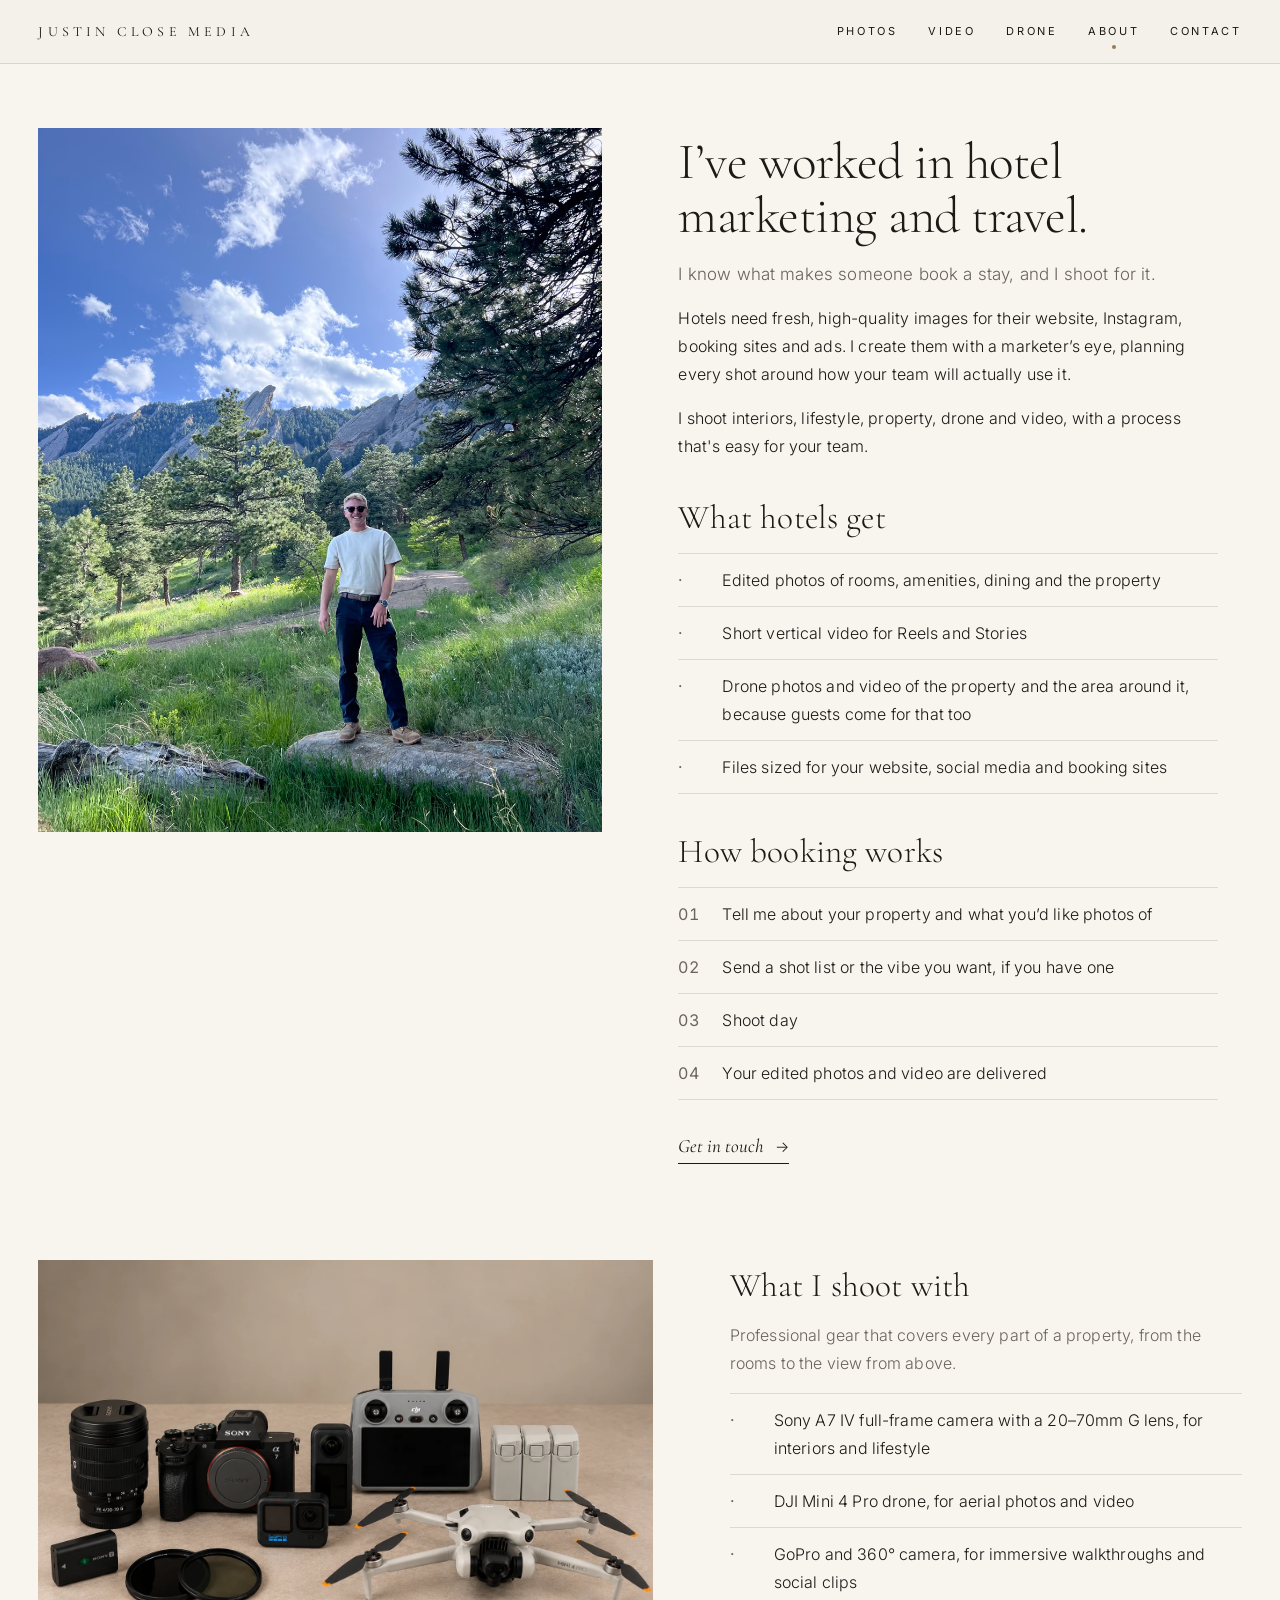
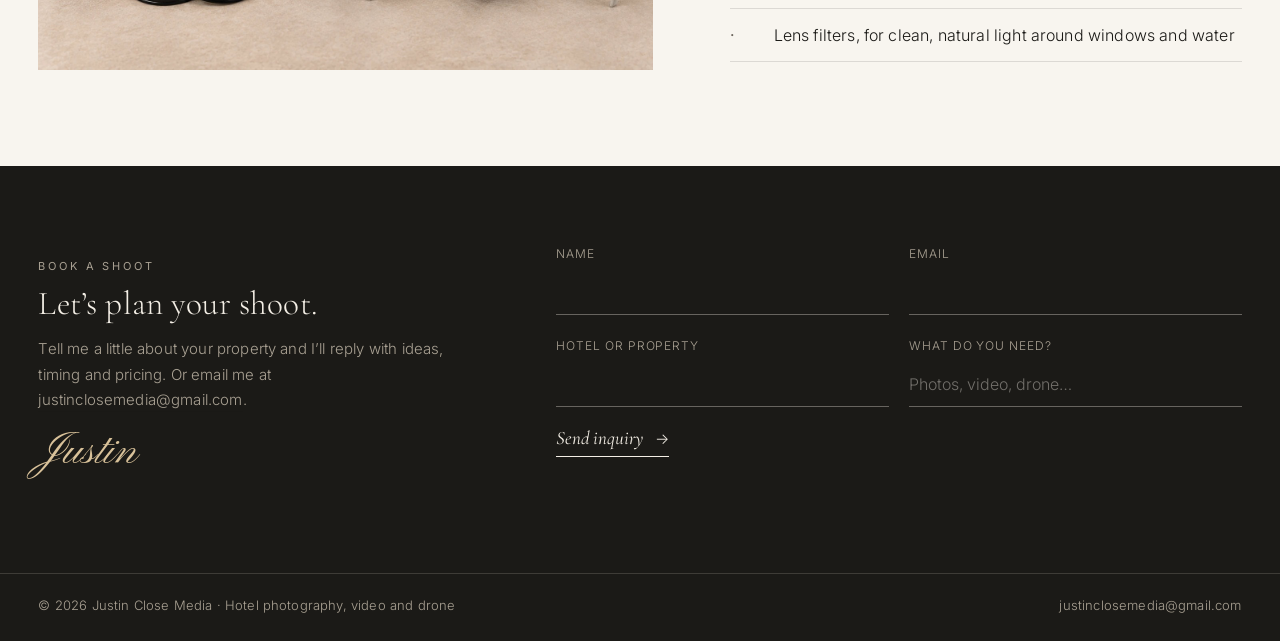
==== site/about.html @ 53a82e84 "Remove 'Lunch with a view' video at Justin's request Removed the beachside lunch clip and its cover " ====
<!doctype html>
<html lang="en">
<head>
  <meta charset="utf-8">
  <meta name="viewport" content="width=device-width, initial-scale=1">
  <title>About | Justin Close Media</title>
  <meta name="description" content="Justin Close has worked in hotel marketing and travel and creates photo, video and drone content for hotels and resorts.">
  <meta property="og:title" content="About | Justin Close Media">
  <meta property="og:description" content="Justin Close has worked in hotel marketing and travel and creates photo, video and drone content for hotels and resorts.">
  <meta property="og:type" content="website">
  <meta property="og:url" content="https://justinclosemedia.com/about.html">
  <meta property="og:image" content="https://justinclosemedia.com/images/portfolio/coastline-resort-aerial.jpg">
  <meta name="twitter:card" content="summary_large_image">
  <link rel="icon" href="favicon.svg" type="image/svg+xml">
  <link rel="preconnect" href="https://fonts.googleapis.com">
  <link rel="preconnect" href="https://fonts.gstatic.com" crossorigin>
  <link href="https://fonts.googleapis.com/css2?family=Cormorant+Garamond:ital,wght@0,300;0,400;1,300;1,400&family=Inter:wght@300;400;500&family=Pinyon+Script&display=swap" rel="stylesheet">
  <link rel="stylesheet" href="css/styles.css?v=a2a2a90e">
  <!-- HubSpot tracking code (visits, UTM campaigns). Visit any page with ?notrack=1 to stop
       tracking your own visits in that browser; ?notrack=0 turns it back on. -->
  <script>(function(){try{var q=location.search;if(/[?&]notrack=1/.test(q))localStorage.setItem('jcm-notrack','1');if(/[?&]notrack=0/.test(q))localStorage.removeItem('jcm-notrack');if(localStorage.getItem('jcm-notrack'))return;}catch(e){}var s=document.createElement('script');s.id='hs-script-loader';s.async=true;s.defer=true;s.src='//js-na2.hs-scripts.com/247843142.js';document.head.appendChild(s);})();</script>
</head>
<body data-page="about">
  <a class="skip" href="#main">Skip to content</a>
  <header class="bar">
    <div class="wrap">
      <a class="logo" href="index.html">Justin Close Media</a>
      <button class="menu-btn" aria-expanded="false" aria-controls="nav">Menu</button>
      <nav class="nav" id="nav" aria-label="Main">
        <a href="photos.html" data-nav="photos">Photos</a>
        <a href="video.html" data-nav="video">Video</a>
        <a href="drone.html" data-nav="drone">Drone</a>
        <a href="about.html" data-nav="about">About</a>
        <a href="contact.html" data-nav="contact">Contact</a>
      </nav>
    </div>
  </header>
  <main id="main">
    <section class="wrap about">
      <div class="about__photo"><img src="images/about/justin-portrait.jpg" alt="Justin Close standing on a mountain trail"></div>
      <div class="about__text">
        <h1 class="display">I’ve worked in hotel marketing and travel.</h1>
        <p class="lead">I know what makes someone book a stay, and I shoot for it.</p>
        <p>Hotels need fresh, high-quality images for their website, Instagram, booking sites and ads. I create them with a marketer’s eye, planning every shot around how your team will actually use it.</p>
        <p>I shoot interiors, lifestyle, property, drone and video, with a process that's easy for your team.</p>

        <h2 class="h2">What hotels get</h2>
        <ul class="list">
          <li><b>·</b>Edited photos of rooms, amenities, dining and the property</li>
          <li><b>·</b>Short vertical video for Reels and Stories</li>
          <li><b>·</b>Drone photos and video of the property and the area around it, because guests come for that too</li>
          <li><b>·</b>Files sized for your website, social media and booking sites</li>
        </ul>

        <h2 class="h2">How booking works</h2>
        <ul class="list">
          <li><b class="num">01</b>Tell me about your property and what you’d like photos of</li>
          <li><b class="num">02</b>Send a shot list or the vibe you want, if you have one</li>
          <li><b class="num">03</b>Shoot day</li>
          <li><b class="num">04</b>Your edited photos and video are delivered</li>
        </ul>
        <p style="margin-top:32px"><a class="btn" href="contact.html">Get in touch</a></p>
      </div>
    </section>

    <section class="wrap gear">
      <div class="gear__photo"><img src="images/about/camera-gear.jpg" alt="Justin's camera gear: Sony mirrorless camera and zoom lens, DJI Mini 4 Pro drone with controller and batteries, GoPro, 360 camera and lens filters" loading="lazy"></div>
      <div class="gear__text">
        <h2 class="h2">What I shoot with</h2>
        <p style="color:var(--muted)">Professional gear that covers every part of a property, from the rooms to the view from above.</p>
        <ul class="list">
          <li><b>·</b>Sony A7 IV full-frame camera with a 20–70mm G lens, for interiors and lifestyle</li>
          <li><b>·</b>DJI Mini 4 Pro drone, for aerial photos and video</li>
          <li><b>·</b>GoPro and 360° camera, for immersive walkthroughs and social clips</li>
          <li><b>·</b>Lens filters, for clean, natural light around windows and water</li>
        </ul>
      </div>
    </section>
  </main>
  <section class="dark">
    <div class="wrap cta">
      <div>
        <p class="meta">Book a shoot</p>
        <h2 class="h2">Let’s plan your shoot.</h2>
        <p class="lead">Tell me a little about your property and I’ll reply with ideas, timing and pricing. Or email me at <a class="link" href="mailto:justinclosemedia@gmail.com">justinclosemedia@gmail.com</a>.</p>
        <p class="signature" aria-hidden="true">Justin</p>
      </div>
      <form class="quick" data-inquiry novalidate>
        <div class="field"><label for="q-name">Name</label><input id="q-name" name="name" autocomplete="name" required></div>
        <div class="field"><label for="q-email">Email</label><input id="q-email" name="email" type="email" autocomplete="email" required></div>
        <div class="field"><label for="q-property">Hotel or property</label><input id="q-property" name="property" autocomplete="organization"></div>
        <div class="field"><label for="q-message">What do you need?</label><input id="q-message" name="message" placeholder="Photos, video, drone…"></div>
        <button class="btn" type="submit">Send inquiry</button>
        <p class="status" role="status"></p>
      </form>
    </div>
    <footer class="footer">
      <div class="wrap">
        <span>© <span data-year></span> Justin Close Media · Hotel photography, video and drone</span>
        <a href="mailto:justinclosemedia@gmail.com">justinclosemedia@gmail.com</a>
      </div>
    </footer>
  </section>
  
  <script src="js/config.js?v=a2a2a90e"></script>
  <script src="js/photos.js?v=a2a2a90e"></script>
  <script src="js/main.js?v=a2a2a90e"></script>
</body>
</html>
---- site/css/styles.css ----
/* ==========================================================================
   Justin Close Media
   Compact, multi-page portfolio. See research/design-spec.md for the rules.
   ========================================================================== */

:root {
  --bone: #F8F5EF;       /* page background: warm cream */
  --paper: #EFE9DF;      /* alternate background */
  --ink: #1B1A17;        /* text, dark background */
  --ivory: #F3EEE5;      /* text on dark */
  --muted: #6A645B;      /* secondary text on light (5:1) */
  --muted-dark: #A9A193; /* secondary text on dark */
  --champagne: #9A7B4F;  /* antique brass: the one accent (dots, lines) */
  --line: rgba(23, 22, 20, 0.12);
  --line-dark: rgba(239, 233, 223, 0.16);

  --serif: 'Cormorant Garamond', 'Times New Roman', serif;
  --sans: 'Inter', system-ui, -apple-system, sans-serif;
  --script: 'Pinyon Script', 'Snell Roundhand', cursive;

  --gutter: clamp(16px, 3vw, 40px);
  --max: 1320px;
  --bar: 64px;
  --ease: cubic-bezier(0.22, 1, 0.36, 1);
}

@media (prefers-reduced-motion: no-preference) {
  @view-transition { navigation: auto; }
  ::view-transition-old(root) { animation: 250ms var(--ease) both fade-out; }
  ::view-transition-new(root) { animation: 400ms var(--ease) both fade-in-up; }
}
@keyframes fade-out { to { opacity: 0; } }
@keyframes fade-in-up { from { opacity: 0; transform: translateY(8px); } }

*, *::before, *::after { box-sizing: border-box; }
html { -webkit-text-size-adjust: 100%; scroll-behavior: smooth; }
body {
  margin: 0;
  background: var(--bone);
  color: var(--ink);
  font: 300 16px/1.75 var(--sans);
  letter-spacing: 0.01em;
  -webkit-font-smoothing: antialiased;
}
img, video { display: block; max-width: 100%; }
a { color: inherit; text-decoration: none; }
button { font: inherit; color: inherit; background: none; border: 0; padding: 0; cursor: pointer; }
::selection { background: var(--champagne); color: #fff; }
:focus-visible { outline: 2px solid var(--ink); outline-offset: 3px; }
.dark :focus-visible, .viewer :focus-visible { outline-color: var(--ivory); }

/* ---------- Type ---------- */

.display { font: 300 clamp(32px, 4vw, 56px)/1.05 var(--serif); letter-spacing: -0.01em; margin: 0; }
.display em, .h2 em { font-style: italic; }
.h2 { font: 300 clamp(26px, 2.6vw, 40px)/1.1 var(--serif); margin: 0; }
.meta { font: 400 11px/1.4 var(--sans); letter-spacing: 0.26em; text-transform: uppercase; color: var(--muted); }
.lead { font-size: 17px; line-height: 1.7; color: var(--muted); max-width: 560px; margin: 14px 0 0; }
.num { font-variant-numeric: tabular-nums; }

/* ---------- Layout ---------- */

.wrap { width: 100%; max-width: calc(var(--max) + 2 * var(--gutter)); margin: 0 auto; padding: 0 var(--gutter); }
main { padding-top: var(--bar); }
.section { padding-top: clamp(48px, 7vw, 96px); padding-bottom: clamp(48px, 7vw, 96px); }
.page-head { display: flex; justify-content: space-between; align-items: flex-end; gap: 24px; flex-wrap: wrap; padding-top: clamp(32px, 5vw, 64px); padding-bottom: 32px; }

/* ---------- Header ---------- */

.bar {
  position: fixed; inset: 0 0 auto 0; z-index: 50; height: var(--bar);
  background: rgba(243, 240, 234, 0.92); backdrop-filter: blur(10px); -webkit-backdrop-filter: blur(10px);
  border-bottom: 1px solid var(--line);
}
.bar .wrap { height: 100%; display: flex; align-items: center; justify-content: space-between; gap: 24px; }
.logo { font: 400 14px/1 var(--serif); letter-spacing: 0.3em; text-transform: uppercase; white-space: nowrap; }
.nav { display: flex; align-items: center; gap: clamp(16px, 2.4vw, 36px); font: 400 11px/1 var(--sans); letter-spacing: 0.24em; text-transform: uppercase; }
.nav a { position: relative; padding: 6px 0; }
.nav a:not(.btn)::after {
  content: ''; position: absolute; left: 50%; bottom: -6px; width: 4px; height: 4px; margin-left: -2px;
  border-radius: 50%; background: var(--champagne); opacity: 0; transition: opacity 200ms;
}
.nav a[aria-current="page"]::after, .nav a:not(.btn):hover::after { opacity: 1; }
.menu-btn { display: none; font-size: 14px; }

@media (max-width: 820px) {
  .menu-btn { display: block; }
  .nav {
    position: fixed; inset: var(--bar) 0 auto 0; flex-direction: column; align-items: flex-start; gap: 4px;
    padding: 24px var(--gutter) 32px; background: var(--bone); border-bottom: 1px solid var(--line);
    opacity: 0; visibility: hidden; transform: translateY(-8px);
    transition: opacity 250ms var(--ease), transform 250ms var(--ease), visibility 250ms;
  }
  .nav a:not(.btn) { font: 300 32px/1.3 var(--serif); }
  .nav a::after { display: none; }
  .nav .btn { margin-top: 16px; }
  .bar.open .nav { opacity: 1; visibility: visible; transform: none; }
}

/* ---------- Buttons: editorial text links (italic serif, hairline, sliding arrow) ---------- */

.btn {
  display: inline-flex; align-items: baseline; gap: 12px;
  padding: 0 0 6px; border: 0; border-bottom: 1px solid currentColor; border-radius: 0;
  background: none; color: var(--ink);
  font: italic 400 19px/1.2 var(--serif); letter-spacing: 0; text-transform: none;
  transition: color 250ms, border-color 250ms;
}
.btn::after { content: '→'; font: 300 15px/1 var(--sans); font-style: normal; transition: transform 350ms var(--ease); }
.btn:hover { color: var(--champagne); }
.btn:hover::after { transform: translateX(6px); }
.btn--light, .dark .btn { color: var(--ivory); }
.btn--light:hover, .dark .btn:hover { color: #E3CFA6; }
.hero .btn { font-size: 21px; }
.link { border-bottom: 1px solid var(--line); padding-bottom: 2px; transition: border-color 200ms; }
.link:hover { border-color: var(--champagne); }

/* ---------- Home: full-screen hero (photo now, video later) ---------- */

.hero { position: relative; height: calc(100vh - var(--bar)); height: calc(100svh - var(--bar)); min-height: 520px; overflow: hidden; background: var(--ink); color: #fff; }
.hero__media, .hero__media img, .hero__media video { position: absolute; inset: 0; width: 100%; height: 100%; object-fit: cover; }
.hero__media img, .hero__media video { animation: hero-in 2.4s var(--ease) both; }
@keyframes hero-in { from { transform: scale(1.06); opacity: 0.6; } }
.hero::after { content: ''; position: absolute; inset: 0; background: linear-gradient(180deg, rgba(0,0,0,0.35) 0%, rgba(0,0,0,0.1) 35%, rgba(0,0,0,0.15) 60%, rgba(0,0,0,0.5) 100%); }
.hero__content {
  position: absolute; inset: 0; z-index: 2; display: flex; flex-direction: column; align-items: center; justify-content: center;
  text-align: center; padding: 0 var(--gutter); gap: 22px;
  animation: fade-in-up 1.2s 0.4s var(--ease) both;
}
.hero__content .meta { color: rgba(255,255,255,0.85); }
.hero__content .display { max-width: 900px; font-size: clamp(36px, 5vw, 68px); text-shadow: 0 2px 30px rgba(0,0,0,0.25); }
.hero__down { position: absolute; left: 50%; bottom: 28px; z-index: 2; transform: translateX(-50%); color: #fff; font-size: 18px; opacity: 0.8; }

/* Home: the bar is see-through over the hero, then turns solid */
.bar { transition: background 300ms, color 300ms, border-color 300ms; }

/* ---------- Home: work tiles ---------- */

.tiles { display: grid; grid-template-columns: repeat(6, minmax(0, 1fr)); gap: 12px; }
.tile { position: relative; display: block; }
.tile__media { position: relative; overflow: hidden; aspect-ratio: 4 / 5; background: var(--paper); border-radius: 0; }
.tile__media img, .tile__media video { width: 100%; height: 100%; object-fit: cover; transition: transform 900ms var(--ease); }
.tile:hover .tile__media img, .tile:hover .tile__media video { transform: scale(1.06); }
.tile__label { display: flex; justify-content: space-between; margin-top: 8px; font-size: 13px; }
.tile__label span:last-child { color: var(--muted); transition: transform 200ms; }
.tile:hover .tile__label span:last-child { transform: translateX(3px); color: var(--ink); }
.tile--video video { position: absolute; inset: 0; opacity: 0; transition: opacity 300ms; }
.tile--video:hover video, .tile--video.playing video { opacity: 1; }
@media (max-width: 1000px) { .tiles { grid-template-columns: repeat(3, minmax(0, 1fr)); } }

/* ---------- Home: how it works ---------- */

.how { display: grid; grid-template-columns: 1fr 2fr; gap: clamp(32px, 6vw, 96px); }
.steps { list-style: none; padding: 0; margin: 0; display: grid; grid-template-columns: repeat(2, 1fr); gap: 28px 32px; }
.steps li { border-top: 1px solid var(--line); padding-top: 14px; }
.steps b { display: block; font: 400 20px/1.3 var(--serif); margin: 6px 0 4px; }
.steps p { margin: 0; color: var(--muted); font-size: 15px; }
@media (max-width: 820px) { .how, .steps { grid-template-columns: 1fr; } }

/* ---------- Contact bar / footer ---------- */

.dark { background: var(--ink); color: var(--ivory); }
.dark .meta, .dark .lead, .dark .muted { color: var(--muted-dark); }
.cta { display: grid; grid-template-columns: minmax(0, 0.9fr) minmax(0, 1.4fr); gap: clamp(32px, 6vw, 96px); align-items: end; padding-top: clamp(48px, 6vw, 80px); padding-bottom: clamp(48px, 6vw, 80px); }
.cta .lead { font-size: 15px; }
.quick { display: grid; grid-template-columns: 1fr 1fr; gap: 20px 20px; }
.quick .btn { justify-self: start; }
.dark .field label { color: var(--muted-dark); }
.dark .field input, .dark .field textarea { color: var(--ivory); border-bottom-color: rgba(243, 238, 229, 0.35); }
.dark .field input::placeholder { color: rgba(243, 238, 229, 0.4); }
.dark .field input:focus { border-bottom-color: var(--ivory); }
.dark .status { color: var(--muted-dark); }
@media (max-width: 820px) { .cta, .quick { grid-template-columns: 1fr; } }
.footer { border-top: 1px solid var(--line-dark); }
.footer .wrap { display: flex; justify-content: space-between; gap: 16px; flex-wrap: wrap; padding-top: 20px; padding-bottom: 24px; font-size: 13px; color: var(--muted-dark); }
.footer a:hover { color: var(--ivory); }

/* ---------- Filters ---------- */

.filters { display: flex; flex-wrap: wrap; gap: 6px; }
.filter { padding: 8px 14px; border: 1px solid var(--line); border-radius: 0; font-size: 11px; letter-spacing: 0.14em; text-transform: uppercase; transition: all 200ms; }
.filter sup { font-size: 10px; margin-left: 3px; color: var(--muted); }
.filter:hover { border-color: var(--ink); }
.filter[aria-pressed="true"] { background: var(--ink); color: var(--bone); border-color: var(--ink); }
a.filter { display: inline-block; }
.filter[aria-pressed="true"] sup { color: var(--muted-dark); }

/* ---------- Photos grid ---------- */

.grid { display: grid; grid-template-columns: repeat(4, minmax(0, 1fr)); gap: 10px; padding-bottom: 96px; transition: opacity 200ms; }
.grid.fading { opacity: 0; }
.photo { display: block; width: 100%; cursor: zoom-in; text-align: left; }
.photo__img { position: relative; overflow: hidden; aspect-ratio: 1 / 1; background: var(--paper); }
.photo__img img, .photo__img video { position: absolute; inset: 0; width: 100%; height: 100%; object-fit: cover; transition: transform 900ms var(--ease); }
.photo:hover .photo__img img, .photo:hover .photo__img video { transform: scale(1.06); }
.photo__cap { display: flex; justify-content: space-between; font-size: 12px; color: var(--muted); padding-top: 6px; opacity: 0; transition: opacity 200ms; }
.photo:hover .photo__cap, .photo:focus-visible .photo__cap { opacity: 1; }
@media (max-width: 1000px) { .grid { grid-template-columns: repeat(3, minmax(0, 1fr)); } }
@media (max-width: 620px) { .grid { grid-template-columns: repeat(2, minmax(0, 1fr)); gap: 6px; } }
.photo[hidden] { display: none; }
@media (hover: none) { .photo__cap { opacity: 1; } }

/* Gentle entrance for grids */
.rise { animation: rise 700ms var(--ease) both; animation-delay: calc(var(--i, 0) * 40ms); }
@keyframes rise { from { opacity: 0; transform: translateY(12px); } }

/* ---------- Viewer (photos + video) ---------- */

.viewer {
  position: fixed; inset: 0; z-index: 80; background: rgba(14, 13, 12, 0.97); color: var(--ivory);
  display: grid; grid-template-rows: auto 1fr auto; opacity: 0; visibility: hidden;
  transition: opacity 300ms var(--ease), visibility 300ms;
}
.viewer.open { opacity: 1; visibility: visible; }
.viewer__top, .viewer__bottom { display: flex; justify-content: space-between; align-items: center; gap: 16px; padding: 16px var(--gutter); font-size: 13px; }
.viewer__stage { display: grid; place-items: center; min-height: 0; padding: 0 var(--gutter); }
.viewer__stage img, .viewer__stage video { max-width: min(80vw, 100%); max-height: calc(100svh - 190px); object-fit: contain; border-radius: 0; }
.viewer button:hover { color: var(--champagne); }
.thumbs { display: flex; gap: 6px; overflow-x: auto; scrollbar-width: none; max-width: 60vw; }
.thumbs::-webkit-scrollbar { display: none; }
.thumbs button { flex: none; width: 56px; height: 40px; border-radius: 0; overflow: hidden; opacity: 0.45; transition: opacity 200ms; }
.thumbs button[aria-current="true"], .thumbs button:hover { opacity: 1; outline: 1px solid var(--champagne); }
.thumbs img { width: 100%; height: 100%; object-fit: cover; }
.fly { position: fixed; z-index: 85; object-fit: cover; border-radius: 0; pointer-events: none; }
@media (max-width: 700px) { .thumbs { display: none; } }

/* ---------- Video grid ---------- */

.vgrid { display: grid; grid-template-columns: repeat(5, minmax(0, 1fr)); gap: 12px; padding-bottom: 96px; }
.vgrid .clip--wide { grid-column: span 2; }
.vgrid .clip--wide .clip__media { aspect-ratio: 9 / 8; }
@media (max-width: 1100px) { .vgrid { grid-template-columns: repeat(4, minmax(0, 1fr)); } }
@media (max-width: 860px) { .vgrid { grid-template-columns: repeat(3, minmax(0, 1fr)); } }
.clip { position: relative; display: block; width: 100%; text-align: left; }
.clip__media { position: relative; aspect-ratio: 9 / 16; overflow: hidden; border-radius: 0; background: var(--ink); }
.clip--wide .clip__media { aspect-ratio: 16 / 9; }
.clip__media img, .clip__media video { position: absolute; inset: 0; width: 100%; height: 100%; object-fit: cover; transition: opacity 300ms, transform 900ms var(--ease); }
.clip:hover .clip__media img, .clip:hover .clip__media video { transform: scale(1.05); }
.clip__media video { opacity: 0; transition: opacity 300ms; }
.clip.playing video { opacity: 1; }
.clip__bar { position: absolute; left: 0; bottom: 0; height: 2px; width: 0; background: var(--champagne); z-index: 2; }
.clip__play { position: absolute; left: 12px; bottom: 12px; z-index: 2; width: 32px; height: 32px; border-radius: 50%; display: grid; place-items: center; background: rgba(0,0,0,0.35); color: #fff; font-size: 11px; transition: opacity 200ms; }
.clip.playing .clip__play { opacity: 0; }
.clip__cap { display: flex; justify-content: space-between; font-size: 13px; margin-top: 8px; }
.clip__cap span:last-child { color: var(--muted); }
.feature { margin-bottom: 24px; max-width: 620px; }
@media (max-width: 620px) { .vgrid { grid-template-columns: repeat(2, minmax(0, 1fr)); gap: 8px; } .clip__cap { font-size: 12px; } }

/* ---------- Drone ---------- */

.grid .clip__media { aspect-ratio: 1 / 1; }

/* ---------- About ---------- */

.about { display: grid; grid-template-columns: minmax(0, 1fr) minmax(0, 1fr); gap: clamp(40px, 6vw, 96px); align-items: start; padding-top: clamp(32px, 5vw, 64px); padding-bottom: 96px; }
.about__photo { position: sticky; top: calc(var(--bar) + 32px); aspect-ratio: 4 / 5; max-height: calc(100svh - var(--bar) - 64px); overflow: hidden; background: var(--paper); }
.about__photo img { width: 100%; height: 100%; object-fit: cover; object-position: 50% 55%; transition: transform 900ms var(--ease); }
.about__photo:hover img { transform: scale(1.05); }
.about__text { max-width: 540px; padding-top: 8px; }
.about p { margin: 16px 0 0; }
.about h2 { margin-top: 40px; }
.list { list-style: none; padding: 0; margin: 16px 0 0; border-top: 1px solid var(--line); }
.list li { padding: 12px 0; border-bottom: 1px solid var(--line); display: flex; gap: 16px; }
.list li b { font-weight: 400; min-width: 28px; color: var(--muted); }
@media (max-width: 680px) { .about { grid-template-columns: 1fr; } .about__photo { position: relative; top: 0; max-height: none; max-width: 420px; } }

/* ---------- Contact ---------- */

.contact { display: grid; grid-template-columns: minmax(0, 1fr) minmax(0, 1.2fr); gap: clamp(32px, 6vw, 96px); padding-top: clamp(32px, 5vw, 64px); padding-bottom: 96px; }
.contact__email { display: inline-block; margin-top: 20px; font: 300 clamp(22px, 2.2vw, 30px) var(--serif); border-bottom: 1px solid var(--line); }
.contact__email:hover { border-color: var(--champagne); }
.form { display: grid; grid-template-columns: 1fr 1fr; gap: 22px 20px; }
.field { display: flex; flex-direction: column; gap: 6px; border: 0; padding: 0; margin: 0; }
.field--full { grid-column: 1 / -1; }
.field label, .field legend { font-size: 12px; letter-spacing: 0.08em; text-transform: uppercase; color: var(--muted); }
.field input, .field textarea {
  font: inherit; font-size: 16px; color: var(--ink); background: transparent;
  border: 0; border-bottom: 1px solid rgba(23, 22, 20, 0.35); border-radius: 0; padding: 8px 0; outline: none;
  transition: border-color 200ms;
}
.field input:focus, .field textarea:focus { border-bottom: 2px solid var(--ink); padding-bottom: 7px; }
.field textarea { resize: vertical; min-height: 96px; }
.chips { display: flex; flex-wrap: wrap; gap: 6px; margin-top: 6px; }
.chip { position: relative; }
.chip input { position: absolute; opacity: 0; pointer-events: none; }
.chip span { display: inline-block; padding: 8px 14px; border: 1px solid var(--line); border-radius: 0; font-size: 14px; cursor: pointer; transition: all 200ms; }
.chip input:checked + span { background: var(--ink); color: var(--bone); border-color: var(--ink); }
.chip input:focus-visible + span { outline: 2px solid var(--champagne); outline-offset: 2px; }
.status { grid-column: 1 / -1; min-height: 1.4em; margin: 0; font-size: 14px; color: var(--muted); }
.news { display: flex; gap: 8px; border-bottom: 1px solid rgba(23, 22, 20, 0.35); margin-top: 12px; max-width: 420px; }
.news input { flex: 1; min-width: 0; font: inherit; font-size: 16px; background: transparent; border: 0; outline: none; padding: 10px 0; }
.news button { font-size: 14px; }
@media (max-width: 820px) { .contact, .form { grid-template-columns: 1fr; } }

/* ---------- Utilities ---------- */

.sr-only { position: absolute; width: 1px; height: 1px; overflow: hidden; clip: rect(0 0 0 0); white-space: nowrap; }
.skip { position: absolute; left: -999px; top: 8px; z-index: 200; background: var(--ink); color: var(--ivory); padding: 10px 16px; }
.skip:focus { left: 8px; }

@media (hover: none) { .hint-desktop { display: none; } }

@media (prefers-reduced-motion: reduce) {
  html { scroll-behavior: auto; }
  *, *::before, *::after { animation-duration: 0.01ms !important; transition-duration: 0.01ms !important; }
}

/* ---------- Personal touches ---------- */

.signature { font: 400 clamp(34px, 3.4vw, 46px)/1 var(--script); color: var(--champagne); margin: 18px 0 22px; letter-spacing: 0; }
.dark .signature { color: #D9C29A; }
.note { display: grid; grid-template-columns: minmax(0, 300px) minmax(0, 620px); gap: clamp(32px, 6vw, 88px); align-items: center; }
.note__photo { aspect-ratio: 4 / 5; overflow: hidden; background: var(--paper); }
.note__photo img { width: 100%; height: 100%; object-fit: cover; object-position: 50% 55%; transition: transform 900ms var(--ease); }
.note__photo:hover img { transform: scale(1.05); }
.note__quote { font: italic 400 clamp(22px, 2.2vw, 30px)/1.4 var(--serif); margin: 14px 0 0; color: var(--ink); }
.steps b { font-family: var(--serif); font-weight: 400; font-size: 19px; }
@media (max-width: 820px) { .note { grid-template-columns: 1fr; } .note__photo { max-width: 280px; } }

/* Recent work: tiles slide in from the left when the section comes into view */
.tiles.slide-ready .tile { opacity: 0; transform: translateX(-60px); transition: opacity 800ms var(--ease), transform 900ms var(--ease); transition-delay: calc(var(--i, 0) * 90ms); }
.tiles.slide-ready.in .tile { opacity: 1; transform: none; }
@media (prefers-reduced-motion: reduce) { .tiles.slide-ready .tile { opacity: 1; transform: none; } }

/* About: gear */
.gear { display: grid; grid-template-columns: minmax(0, 1.2fr) minmax(0, 1fr); gap: clamp(32px, 6vw, 96px); align-items: center; padding-bottom: 96px; }
.gear__photo { overflow: hidden; aspect-ratio: 3 / 2; background: var(--paper); }
.gear__photo img { width: 100%; height: 100%; object-fit: cover; transition: transform 900ms var(--ease); }
.gear__photo:hover img { transform: scale(1.05); }
.gear__text .h2 { margin-bottom: 12px; }
@media (max-width: 820px) { .gear { grid-template-columns: 1fr; } }
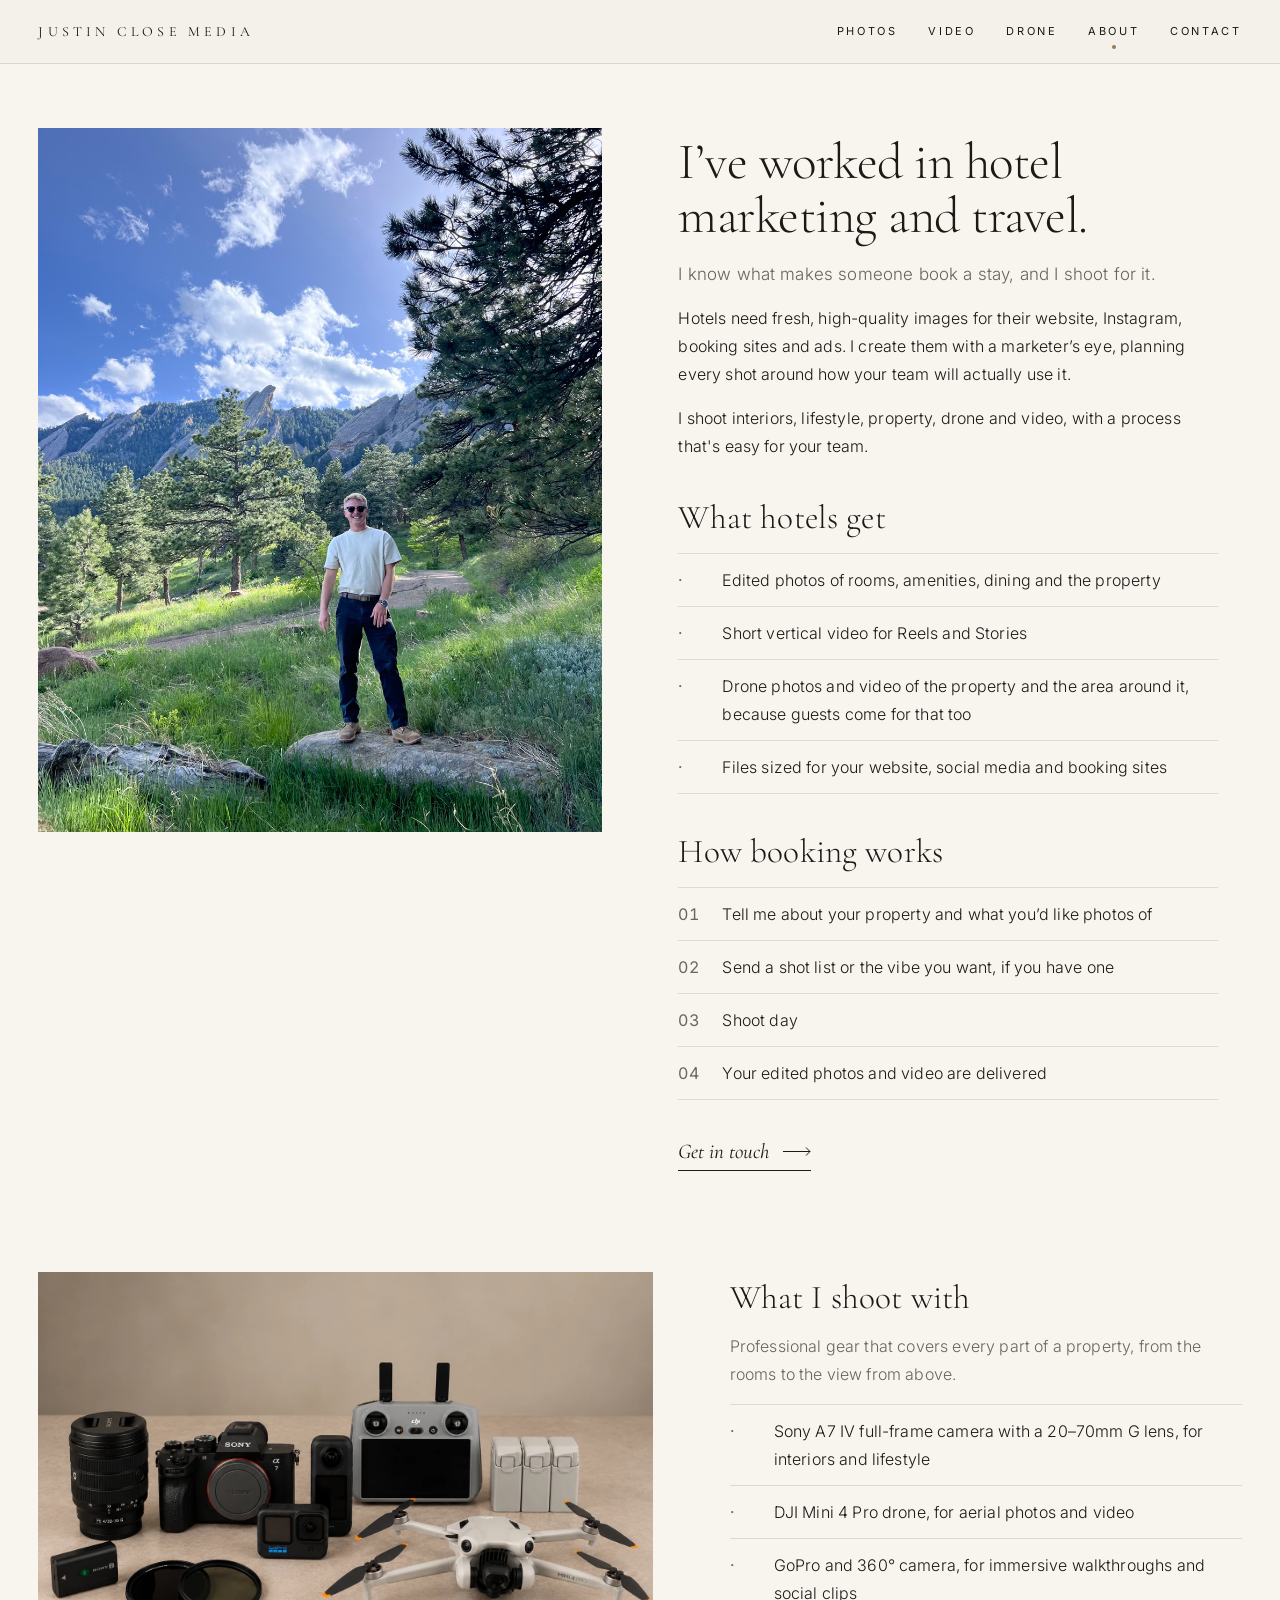
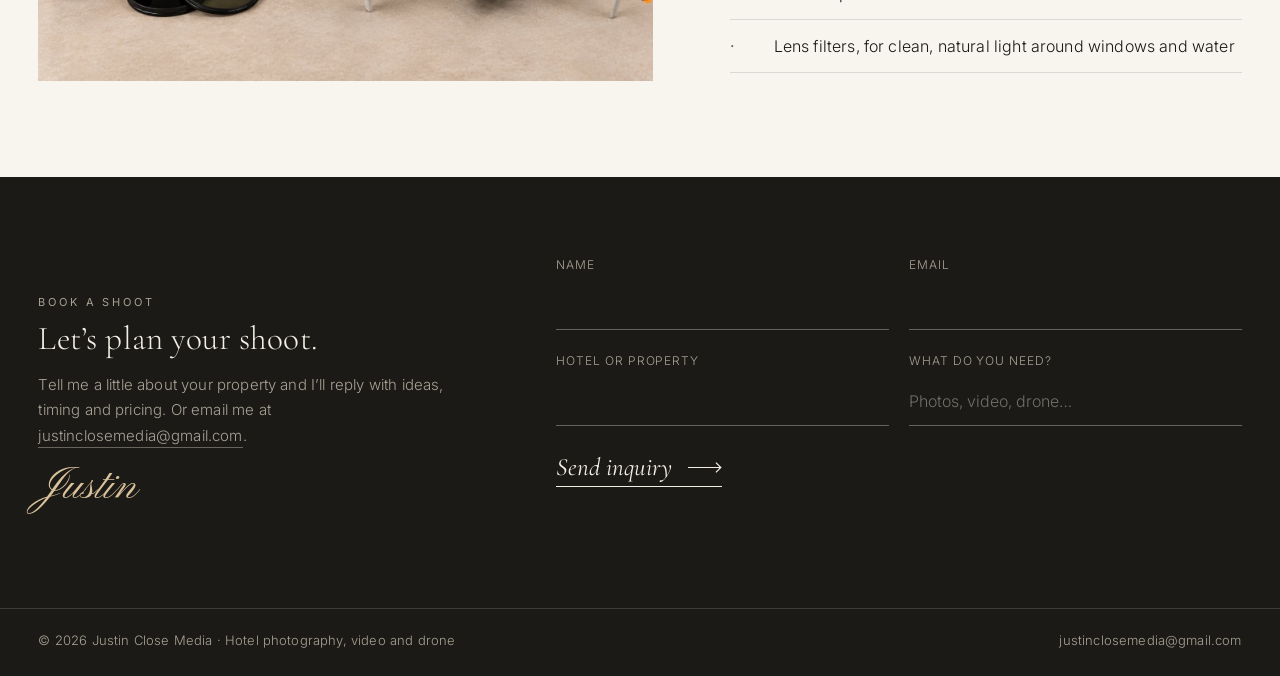
==== commit 4420c3ae: "Polish pass: editorial buttons, phone menu, filters, forms, viewer Same layout, colours and fonts. D" ====
--- a/site/about.html
+++ b/site/about.html
@@ -15,7 +15,7 @@
   <link rel="preconnect" href="https://fonts.googleapis.com">
   <link rel="preconnect" href="https://fonts.gstatic.com" crossorigin>
   <link href="https://fonts.googleapis.com/css2?family=Cormorant+Garamond:ital,wght@0,300;0,400;1,300;1,400&family=Inter:wght@300;400;500&family=Pinyon+Script&display=swap" rel="stylesheet">
-  <link rel="stylesheet" href="css/styles.css?v=a2a2a90e">
+  <link rel="stylesheet" href="css/styles.css?v=e2d518f7">
   <!-- HubSpot tracking code (visits, UTM campaigns). Visit any page with ?notrack=1 to stop
        tracking your own visits in that browser; ?notrack=0 turns it back on. -->
   <script>(function(){try{var q=location.search;if(/[?&]notrack=1/.test(q))localStorage.setItem('jcm-notrack','1');if(/[?&]notrack=0/.test(q))localStorage.removeItem('jcm-notrack');if(localStorage.getItem('jcm-notrack'))return;}catch(e){}var s=document.createElement('script');s.id='hs-script-loader';s.async=true;s.defer=true;s.src='//js-na2.hs-scripts.com/247843142.js';document.head.appendChild(s);})();</script>
@@ -25,13 +25,17 @@
   <header class="bar">
     <div class="wrap">
       <a class="logo" href="index.html">Justin Close Media</a>
-      <button class="menu-btn" aria-expanded="false" aria-controls="nav">Menu</button>
+      <button class="menu-btn" aria-expanded="false" aria-controls="nav"><span class="menu-btn__label">Menu</span><span class="menu-btn__icon" aria-hidden="true"></span></button>
       <nav class="nav" id="nav" aria-label="Main">
         <a href="photos.html" data-nav="photos">Photos</a>
         <a href="video.html" data-nav="video">Video</a>
         <a href="drone.html" data-nav="drone">Drone</a>
         <a href="about.html" data-nav="about">About</a>
         <a href="contact.html" data-nav="contact">Contact</a>
+        <div class="nav__foot">
+          <p class="meta">Book a shoot</p>
+          <a href="mailto:justinclosemedia@gmail.com">justinclosemedia@gmail.com</a>
+        </div>
       </nav>
     </div>
   </header>
@@ -90,7 +94,7 @@
         <div class="field"><label for="q-email">Email</label><input id="q-email" name="email" type="email" autocomplete="email" required></div>
         <div class="field"><label for="q-property">Hotel or property</label><input id="q-property" name="property" autocomplete="organization"></div>
         <div class="field"><label for="q-message">What do you need?</label><input id="q-message" name="message" placeholder="Photos, video, drone…"></div>
-        <button class="btn" type="submit">Send inquiry</button>
+        <button class="btn btn--lg" type="submit">Send inquiry</button>
         <p class="status" role="status"></p>
       </form>
     </div>
@@ -102,8 +106,8 @@
     </footer>
   </section>
   
-  <script src="js/config.js?v=a2a2a90e"></script>
-  <script src="js/photos.js?v=a2a2a90e"></script>
-  <script src="js/main.js?v=a2a2a90e"></script>
+  <script src="js/config.js?v=e2d518f7"></script>
+  <script src="js/photos.js?v=e2d518f7"></script>
+  <script src="js/main.js?v=e2d518f7"></script>
 </body>
 </html>
--- a/site/css/styles.css
+++ b/site/css/styles.css
@@ -13,6 +13,10 @@
   --champagne: #9A7B4F;  /* antique brass: the one accent (dots, lines) */
   --line: rgba(23, 22, 20, 0.12);
   --line-dark: rgba(239, 233, 223, 0.16);
+  --error: #A23B2A;      /* form errors on light (6:1) */
+  --error-dark: #E8A593; /* form errors on dark */
+  /* One hairline arrow, drawn once and reused (buttons, tiles, menu, viewer) */
+  --arrow: url("data:image/svg+xml,%3Csvg xmlns='http://www.w3.org/2000/svg' viewBox='0 0 28 9' fill='none' stroke='%23000' stroke-width='1'%3E%3Cpath d='M0 4.5h27M23 .5l4 4-4 4'/%3E%3C/svg%3E");
 
   --serif: 'Cormorant Garamond', 'Times New Roman', serif;
   --sans: 'Inter', system-ui, -apple-system, sans-serif;
@@ -75,61 +79,148 @@
 .bar .wrap { height: 100%; display: flex; align-items: center; justify-content: space-between; gap: 24px; }
 .logo { font: 400 14px/1 var(--serif); letter-spacing: 0.3em; text-transform: uppercase; white-space: nowrap; }
 .nav { display: flex; align-items: center; gap: clamp(16px, 2.4vw, 36px); font: 400 11px/1 var(--sans); letter-spacing: 0.24em; text-transform: uppercase; }
-.nav a { position: relative; padding: 6px 0; }
-.nav a:not(.btn)::after {
+.nav a[data-nav] { position: relative; padding: 6px 0; transition: color 200ms; }
+.nav a[data-nav]::after {
   content: ''; position: absolute; left: 50%; bottom: -6px; width: 4px; height: 4px; margin-left: -2px;
   border-radius: 50%; background: var(--champagne); opacity: 0; transition: opacity 200ms;
 }
-.nav a[aria-current="page"]::after, .nav a:not(.btn):hover::after { opacity: 1; }
-.menu-btn { display: none; font-size: 14px; }
+.nav a[aria-current="page"]::after, .nav a[data-nav]:hover::after { opacity: 1; }
+.nav__foot { display: none; }
+
+/* Phone menu button: the word plus two hairlines that cross into an X when open */
+.menu-btn {
+  display: none; align-items: center; gap: 10px; min-height: 44px; padding-left: 12px;
+  font: 400 11px/1 var(--sans); letter-spacing: 0.24em; text-transform: uppercase;
+}
+.menu-btn__icon { position: relative; width: 22px; height: 9px; }
+.menu-btn__icon::before, .menu-btn__icon::after {
+  content: ''; position: absolute; left: 0; right: 0; height: 1px; background: currentColor;
+  transition: transform 400ms var(--ease), top 400ms var(--ease);
+}
+.menu-btn__icon::before { top: 0; }
+.menu-btn__icon::after { top: 8px; }
+.bar.open .menu-btn__icon::before { top: 4px; transform: rotate(32deg); }
+.bar.open .menu-btn__icon::after { top: 4px; transform: rotate(-32deg); }
 
 @media (max-width: 820px) {
-  .menu-btn { display: block; }
+  .menu-btn { display: inline-flex; }
+  /* Full-screen menu: large serif links, one per line, contact details at the bottom */
   .nav {
-    position: fixed; inset: var(--bar) 0 auto 0; flex-direction: column; align-items: flex-start; gap: 4px;
-    padding: 24px var(--gutter) 32px; background: var(--bone); border-bottom: 1px solid var(--line);
-    opacity: 0; visibility: hidden; transform: translateY(-8px);
-    transition: opacity 250ms var(--ease), transform 250ms var(--ease), visibility 250ms;
+    position: fixed; inset: var(--bar) 0 auto 0; height: calc(100vh - var(--bar)); height: calc(100dvh - var(--bar));
+    flex-direction: column; align-items: stretch; gap: 0;
+    padding: 8px var(--gutter) calc(28px + env(safe-area-inset-bottom)); background: var(--bone);
+    overflow-y: auto; overscroll-behavior: contain; opacity: 0; visibility: hidden;
+    transition: opacity 300ms var(--ease), visibility 300ms;
   }
-  .nav a:not(.btn) { font: 300 32px/1.3 var(--serif); }
-  .nav a::after { display: none; }
-  .nav .btn { margin-top: 16px; }
-  .bar.open .nav { opacity: 1; visibility: visible; transform: none; }
-}
-
-/* ---------- Buttons: editorial text links (italic serif, hairline, sliding arrow) ---------- */
+  .nav a[data-nav] {
+    display: flex; align-items: center; justify-content: space-between; gap: 16px;
+    padding: 17px 0; border-bottom: 1px solid var(--line);
+    font: 300 34px/1.15 var(--serif); letter-spacing: 0; text-transform: none;
+    opacity: 0; transform: translateY(10px);
+    transition: opacity 500ms var(--ease), transform 600ms var(--ease);
+  }
+  .nav a[data-nav]::after {
+    position: static; flex: none; width: 26px; height: 9px; margin: 0; border-radius: 0; opacity: 1;
+    background: var(--muted); -webkit-mask: var(--arrow) center / 100% 100% no-repeat; mask: var(--arrow) center / 100% 100% no-repeat;
+  }
+  .nav a[aria-current="page"] { font-style: italic; }
+  .nav a[aria-current="page"]::after { background: var(--champagne); }
+  .nav__foot { display: block; margin-top: auto; padding-top: 32px; opacity: 0; transition: opacity 500ms var(--ease) 380ms; }
+  .nav__foot a { display: inline-block; margin-top: 6px; padding: 6px 0; font: 300 20px/1.3 var(--serif); letter-spacing: 0; text-transform: none; border-bottom: 1px solid var(--line); }
+  .bar.open .nav { opacity: 1; visibility: visible; }
+  .bar.open .nav a[data-nav] { opacity: 1; transform: none; transition-delay: calc(var(--i, 0) * 55ms + 60ms); }
+  .bar.open .nav__foot { opacity: 1; }
+  .nav a[data-nav]:nth-child(2) { --i: 1; }
+  .nav a[data-nav]:nth-child(3) { --i: 2; }
+  .nav a[data-nav]:nth-child(4) { --i: 3; }
+  .nav a[data-nav]:nth-child(5) { --i: 4; }
+  html.menu-open { overflow: hidden; }
+}
+
+/* ---------- Buttons: editorial text links (italic serif, hairline, drawn arrow) ---------- */
 
 .btn {
-  display: inline-flex; align-items: baseline; gap: 12px;
-  padding: 0 0 6px; border: 0; border-bottom: 1px solid currentColor; border-radius: 0;
+  position: relative; display: inline-flex; align-items: center; gap: 14px;
+  min-height: 44px; padding: 6px 0 10px; border: 0; border-radius: 0;
   background: none; color: var(--ink);
-  font: italic 400 19px/1.2 var(--serif); letter-spacing: 0; text-transform: none;
-  transition: color 250ms, border-color 250ms;
-}
-.btn::after { content: '→'; font: 300 15px/1 var(--sans); font-style: normal; transition: transform 350ms var(--ease); }
-.btn:hover { color: var(--champagne); }
-.btn:hover::after { transform: translateX(6px); }
+  font: italic 400 21px/1.2 var(--serif); letter-spacing: 0; text-transform: none; text-align: left;
+  transition: color 300ms var(--ease), opacity 200ms;
+  -webkit-tap-highlight-color: transparent;
+}
+/* The hairline under the words */
+.btn::before { content: ''; position: absolute; left: 0; right: 0; bottom: 5px; height: 1px; background: currentColor; transform-origin: 100% 50%; }
+/* The arrow: a drawn hairline that takes the text color */
+.btn::after {
+  content: ''; flex: none; width: 28px; height: 9px; background: currentColor;
+  -webkit-mask: var(--arrow) center / 100% 100% no-repeat; mask: var(--arrow) center / 100% 100% no-repeat;
+  transition: transform 450ms var(--ease);
+}
+.btn--lg { font-size: 25px; gap: 16px; }
+.hero .btn--lg { font-size: clamp(25px, 2.1vw, 30px); }
+.btn--lg::after { width: 34px; height: 11px; }
 .btn--light, .dark .btn { color: var(--ivory); }
-.btn--light:hover, .dark .btn:hover { color: #E3CFA6; }
-.hero .btn { font-size: 21px; }
-.link { border-bottom: 1px solid var(--line); padding-bottom: 2px; transition: border-color 200ms; }
+.btn:active { opacity: 0.65; }
+.btn:focus-visible { outline-offset: 6px; }
+.btn[disabled], .btn[aria-busy="true"] { opacity: 0.5; pointer-events: none; }
+/* Hover (mouse only): brass, the arrow steps forward, the hairline wipes out and redraws */
+@media (hover: hover) {
+  .btn:hover { color: var(--champagne); }
+  .btn--light:hover, .dark .btn:hover { color: #E3CFA6; }
+  .btn:hover::after { transform: translateX(8px); }
+  .btn:hover::before { animation: btn-line 750ms var(--ease); }
+}
+@keyframes btn-line {
+  0% { transform: scaleX(1); transform-origin: 100% 50%; }
+  45% { transform: scaleX(0); transform-origin: 100% 50%; }
+  45.01% { transform: scaleX(0); transform-origin: 0 50%; }
+  100% { transform: scaleX(1); transform-origin: 0 50%; }
+}
+.link { border-bottom: 1px solid var(--line); padding-bottom: 2px; transition: border-color 200ms, color 200ms; }
 .link:hover { border-color: var(--champagne); }
+.dark .link { border-bottom-color: rgba(243, 238, 229, 0.35); }
+.dark .link:hover { color: var(--ivory); border-bottom-color: #D9C29A; }
+
+/* Small drawn arrow used in tile labels */
+.arr { flex: none; align-self: center; width: 22px; height: 8px; background: var(--muted); -webkit-mask: var(--arrow) center / 100% 100% no-repeat; mask: var(--arrow) center / 100% 100% no-repeat; transition: transform 350ms var(--ease), background 200ms; }
 
 /* ---------- Home: full-screen hero (photo now, video later) ---------- */
 
 .hero { position: relative; height: calc(100vh - var(--bar)); height: calc(100svh - var(--bar)); min-height: 520px; overflow: hidden; background: var(--ink); color: #fff; }
 .hero__media, .hero__media img, .hero__media video { position: absolute; inset: 0; width: 100%; height: 100%; object-fit: cover; }
-.hero__media img, .hero__media video { animation: hero-in 2.4s var(--ease) both; }
+.hero__media video { animation: hero-in 2.4s var(--ease) both; }
 @keyframes hero-in { from { transform: scale(1.06); opacity: 0.6; } }
+/* The hero photo fades in, then drifts in a slow, continuous zoom (Ken Burns) */
+.hero__media img { animation: hero-fade 2s var(--ease) both, hero-ken 44s ease-in-out infinite alternate; will-change: transform; }
+@keyframes hero-fade { from { opacity: 0.6; } }
+@keyframes hero-ken { from { transform: scale(1); } to { transform: scale(1.12); } }
+@media (prefers-reduced-motion: reduce) { .hero__media img { animation: none; } }
 .hero::after { content: ''; position: absolute; inset: 0; background: linear-gradient(180deg, rgba(0,0,0,0.35) 0%, rgba(0,0,0,0.1) 35%, rgba(0,0,0,0.15) 60%, rgba(0,0,0,0.5) 100%); }
 .hero__content {
   position: absolute; inset: 0; z-index: 2; display: flex; flex-direction: column; align-items: center; justify-content: center;
   text-align: center; padding: 0 var(--gutter); gap: 22px;
   animation: fade-in-up 1.2s 0.4s var(--ease) both;
 }
-.hero__content .meta { color: rgba(255,255,255,0.85); }
-.hero__content .display { max-width: 900px; font-size: clamp(36px, 5vw, 68px); text-shadow: 0 2px 30px rgba(0,0,0,0.25); }
-.hero__down { position: absolute; left: 50%; bottom: 28px; z-index: 2; transform: translateX(-50%); color: #fff; font-size: 18px; opacity: 0.8; }
+/* A soft shade behind the words only, so the headline reads over any part of the photo */
+.hero__content::before {
+  content: ''; position: absolute; left: 50%; top: 50%; z-index: -1; width: min(1200px, 150%); height: 520px;
+  transform: translate(-50%, -50%); pointer-events: none;
+  background: radial-gradient(closest-side, rgba(0,0,0,0.36), rgba(0,0,0,0.18) 55%, rgba(0,0,0,0));
+}
+.hero__content .meta { color: rgba(255,255,255,0.92); text-shadow: 0 1px 12px rgba(0,0,0,0.35); }
+.hero__content .display { max-width: 900px; font-size: clamp(36px, 5vw, 68px); text-shadow: 0 2px 30px rgba(0,0,0,0.3); }
+.hero__content .btn { margin-top: 4px; text-shadow: 0 1px 14px rgba(0,0,0,0.3); }
+/* Scroll cue: a thin line that fills from the top, then empties (44px-wide tap area) */
+.hero__down { position: absolute; left: 50%; bottom: 0; z-index: 2; width: 44px; height: 76px; margin-left: -22px; }
+.hero__down::before, .hero__down::after { content: ''; position: absolute; left: 50%; top: 12px; width: 1px; height: 46px; margin-left: -0.5px; }
+.hero__down::before { background: rgba(255,255,255,0.35); }
+.hero__down::after { background: #fff; transform: scaleY(0); transform-origin: 50% 0; animation: down-line 2.8s cubic-bezier(0.65, 0, 0.35, 1) infinite; }
+@keyframes down-line {
+  0% { transform: scaleY(0); transform-origin: 50% 0; }
+  50% { transform: scaleY(1); transform-origin: 50% 0; }
+  50.01% { transform: scaleY(1); transform-origin: 50% 100%; }
+  100% { transform: scaleY(0); transform-origin: 50% 100%; }
+}
+@media (prefers-reduced-motion: reduce) { .hero__down::after { animation: none; transform: scaleY(0.5); } }
 
 /* Home: the bar is see-through over the hero, then turns solid */
 .bar { transition: background 300ms, color 300ms, border-color 300ms; }
@@ -141,12 +232,12 @@
 .tile__media { position: relative; overflow: hidden; aspect-ratio: 4 / 5; background: var(--paper); border-radius: 0; }
 .tile__media img, .tile__media video { width: 100%; height: 100%; object-fit: cover; transition: transform 900ms var(--ease); }
 .tile:hover .tile__media img, .tile:hover .tile__media video { transform: scale(1.06); }
-.tile__label { display: flex; justify-content: space-between; margin-top: 8px; font-size: 13px; }
-.tile__label span:last-child { color: var(--muted); transition: transform 200ms; }
-.tile:hover .tile__label span:last-child { transform: translateX(3px); color: var(--ink); }
+.tile__label { display: flex; justify-content: space-between; align-items: center; gap: 10px; margin-top: 10px; font-size: 13px; }
+@media (hover: hover) { .tile:hover .arr { transform: translateX(4px); background: var(--champagne); } }
 .tile--video video { position: absolute; inset: 0; opacity: 0; transition: opacity 300ms; }
 .tile--video:hover video, .tile--video.playing video { opacity: 1; }
 @media (max-width: 1000px) { .tiles { grid-template-columns: repeat(3, minmax(0, 1fr)); } }
+@media (max-width: 620px) { .tiles { grid-template-columns: repeat(2, minmax(0, 1fr)); gap: 10px 8px; } }
 
 /* ---------- Home: how it works ---------- */
 
@@ -168,8 +259,10 @@
 .dark .field label { color: var(--muted-dark); }
 .dark .field input, .dark .field textarea { color: var(--ivory); border-bottom-color: rgba(243, 238, 229, 0.35); }
 .dark .field input::placeholder { color: rgba(243, 238, 229, 0.4); }
-.dark .field input:focus { border-bottom-color: var(--ivory); }
+.dark .field:has(> input, > textarea)::after { background: #D9C29A; }
+.dark .status[data-state="error"] { color: var(--error-dark); }
 .dark .status { color: var(--muted-dark); }
+.dark .status[data-state="ok"] { color: var(--ivory); }
 @media (max-width: 820px) { .cta, .quick { grid-template-columns: 1fr; } }
 .footer { border-top: 1px solid var(--line-dark); }
 .footer .wrap { display: flex; justify-content: space-between; gap: 16px; flex-wrap: wrap; padding-top: 20px; padding-bottom: 24px; font-size: 13px; color: var(--muted-dark); }
@@ -178,12 +271,24 @@
 /* ---------- Filters ---------- */
 
 .filters { display: flex; flex-wrap: wrap; gap: 6px; }
-.filter { padding: 8px 14px; border: 1px solid var(--line); border-radius: 0; font-size: 11px; letter-spacing: 0.14em; text-transform: uppercase; transition: all 200ms; }
+.filter { display: inline-block; padding: 8px 14px; border: 1px solid var(--line); border-radius: 0; font-size: 11px; line-height: 1.75; letter-spacing: 0.14em; text-transform: uppercase; white-space: nowrap; transition: background 200ms, color 200ms, border-color 200ms; }
 .filter sup { font-size: 10px; margin-left: 3px; color: var(--muted); }
 .filter:hover { border-color: var(--ink); }
 .filter[aria-pressed="true"] { background: var(--ink); color: var(--bone); border-color: var(--ink); }
-a.filter { display: inline-block; }
 .filter[aria-pressed="true"] sup { color: var(--muted-dark); }
+/* Touch screens: taller chips that are easy to tap */
+@media (pointer: coarse) { .filter { padding: 12px 16px; font-size: 12px; } }
+/* Phones: one row you can swipe sideways, instead of three stacked rows */
+@media (max-width: 620px) {
+  .page-head .filters {
+    flex: none; flex-wrap: nowrap; width: calc(100% + 2 * var(--gutter)); margin: 0 calc(-1 * var(--gutter)); padding: 0 var(--gutter);
+    overflow-x: auto; scrollbar-width: none; -webkit-overflow-scrolling: touch;
+    -webkit-mask-image: linear-gradient(90deg, #000 calc(100% - 40px), transparent); mask-image: linear-gradient(90deg, #000 calc(100% - 40px), transparent);
+  }
+  .page-head .filters::-webkit-scrollbar { display: none; }
+  .page-head .filters::after { content: ''; flex: none; width: 24px; }
+  .filter { flex: none; }
+}
 
 /* ---------- Photos grid ---------- */
 
@@ -193,16 +298,31 @@
 .photo__img { position: relative; overflow: hidden; aspect-ratio: 1 / 1; background: var(--paper); }
 .photo__img img, .photo__img video { position: absolute; inset: 0; width: 100%; height: 100%; object-fit: cover; transition: transform 900ms var(--ease); }
 .photo:hover .photo__img img, .photo:hover .photo__img video { transform: scale(1.06); }
-.photo__cap { display: flex; justify-content: space-between; font-size: 12px; color: var(--muted); padding-top: 6px; opacity: 0; transition: opacity 200ms; }
+.photo__cap { display: flex; justify-content: space-between; gap: 10px; font-size: 12px; font-weight: 400; color: var(--muted); padding-top: 6px; opacity: 0; transition: opacity 300ms var(--ease); }
 .photo:hover .photo__cap, .photo:focus-visible .photo__cap { opacity: 1; }
 @media (max-width: 1000px) { .grid { grid-template-columns: repeat(3, minmax(0, 1fr)); } }
 @media (max-width: 620px) { .grid { grid-template-columns: repeat(2, minmax(0, 1fr)); gap: 6px; } }
 .photo[hidden] { display: none; }
-@media (hover: none) { .photo__cap { opacity: 1; } }
+@media (hover: none) { .photo__cap { opacity: 1; padding-bottom: 6px; } }
+/* With a mouse: the title sits on the photo itself, so rows and columns are spaced evenly */
+@media (hover: hover) {
+  .photo { position: relative; }
+  .photo__cap {
+    position: absolute; left: 0; right: 0; bottom: 0; z-index: 3; padding: 40px 12px 10px; color: #fff; pointer-events: none;
+    background: linear-gradient(180deg, rgba(0,0,0,0), rgba(0,0,0,0.5));
+  }
+  .photo__cap span:last-child { opacity: 0.8; }
+  .photo.clip:hover .clip__play { opacity: 0; }
+}
 
 /* Gentle entrance for grids */
 .rise { animation: rise 700ms var(--ease) both; animation-delay: calc(var(--i, 0) * 40ms); }
 @keyframes rise { from { opacity: 0; transform: translateY(12px); } }
+
+/* Soft arrival: lazy images fade in once loaded (opacity only, nothing else) */
+img[loading="lazy"] { opacity: 0; transition: opacity 600ms var(--ease); }
+img[loading="lazy"].ld { opacity: 1; }
+@media (prefers-reduced-motion: reduce) { img[loading="lazy"] { opacity: 1; transition: none; } }
 
 /* ---------- Viewer (photos + video) ---------- */
 
@@ -215,7 +335,23 @@
 .viewer__top, .viewer__bottom { display: flex; justify-content: space-between; align-items: center; gap: 16px; padding: 16px var(--gutter); font-size: 13px; }
 .viewer__stage { display: grid; place-items: center; min-height: 0; padding: 0 var(--gutter); }
 .viewer__stage img, .viewer__stage video { max-width: min(80vw, 100%); max-height: calc(100svh - 190px); object-fit: contain; border-radius: 0; }
-.viewer button:hover { color: var(--champagne); }
+.viewer button { transition: color 200ms; }
+.viewer button:hover { color: #D9C29A; }
+/* Close / Prev / Next: full 44px tap areas, with the same drawn arrow as the buttons */
+.viewer__top button, .viewer__nav button { display: inline-flex; align-items: center; gap: 10px; min-height: 44px; padding: 0 4px; }
+.viewer__nav { display: flex; gap: 18px; flex: none; }
+#v-title { min-width: 0; }
+#v-prev::before, #v-next::after { content: ''; width: 24px; height: 8px; background: currentColor; -webkit-mask: var(--arrow) center / 100% 100% no-repeat; mask: var(--arrow) center / 100% 100% no-repeat; transition: transform 350ms var(--ease); }
+#v-prev::before { transform: scaleX(-1); }
+@media (hover: hover) {
+  #v-prev:hover::before { transform: scaleX(-1) translateX(4px); }
+  #v-next:hover::after { transform: translateX(4px); }
+}
+@media (max-width: 700px) {
+  .viewer__top, .viewer__bottom { padding-top: 8px; padding-bottom: calc(8px + env(safe-area-inset-bottom)); }
+  .viewer__top { padding-bottom: 8px; }
+  .viewer__stage img, .viewer__stage video { max-width: 100%; max-height: calc(100svh - 150px); }
+}
 .thumbs { display: flex; gap: 6px; overflow-x: auto; scrollbar-width: none; max-width: 60vw; }
 .thumbs::-webkit-scrollbar { display: none; }
 .thumbs button { flex: none; width: 56px; height: 40px; border-radius: 0; overflow: hidden; opacity: 0.45; transition: opacity 200ms; }
@@ -266,31 +402,65 @@
 
 /* ---------- Contact ---------- */
 
-.contact { display: grid; grid-template-columns: minmax(0, 1fr) minmax(0, 1.2fr); gap: clamp(32px, 6vw, 96px); padding-top: clamp(32px, 5vw, 64px); padding-bottom: 96px; }
-.contact__email { display: inline-block; margin-top: 20px; font: 300 clamp(22px, 2.2vw, 30px) var(--serif); border-bottom: 1px solid var(--line); }
-.contact__email:hover { border-color: var(--champagne); }
-.form { display: grid; grid-template-columns: 1fr 1fr; gap: 22px 20px; }
-.field { display: flex; flex-direction: column; gap: 6px; border: 0; padding: 0; margin: 0; }
+/* Desktop: intro and email updates on the left, the inquiry form on the right.
+   Phones: intro, then the inquiry form, then email updates (the form matters most). */
+.contact {
+  display: grid; grid-template-columns: minmax(0, 1fr) minmax(0, 1.2fr); grid-template-rows: auto 1fr;
+  grid-template-areas: "intro form" "news form"; align-items: start;
+  gap: 56px clamp(32px, 6vw, 96px); padding-top: clamp(32px, 5vw, 64px); padding-bottom: 96px;
+}
+.contact__intro { grid-area: intro; }
+.contact__news { grid-area: news; }
+.contact .form { grid-area: form; }
+.contact__email { display: inline-block; margin-top: 20px; font: 300 clamp(22px, 2.2vw, 30px) var(--serif); border-bottom: 1px solid var(--line); transition: border-color 200ms, color 200ms; }
+.contact__email:hover { border-color: var(--champagne); color: var(--champagne); }
+.form { display: grid; grid-template-columns: 1fr 1fr; gap: 24px 20px; }
+.field { position: relative; display: flex; flex-direction: column; gap: 6px; border: 0; padding: 0; margin: 0; min-width: 0; }
 .field--full { grid-column: 1 / -1; }
-.field label, .field legend { font-size: 12px; letter-spacing: 0.08em; text-transform: uppercase; color: var(--muted); }
+.field label, .field legend { font-size: 12px; letter-spacing: 0.08em; text-transform: uppercase; color: var(--muted); transition: color 200ms; }
 .field input, .field textarea {
   font: inherit; font-size: 16px; color: var(--ink); background: transparent;
-  border: 0; border-bottom: 1px solid rgba(23, 22, 20, 0.35); border-radius: 0; padding: 8px 0; outline: none;
+  border: 0; border-bottom: 1px solid rgba(23, 22, 20, 0.35); border-radius: 0; padding: 10px 0; outline: none;
   transition: border-color 200ms;
 }
-.field input:focus, .field textarea:focus { border-bottom: 2px solid var(--ink); padding-bottom: 7px; }
+.field input:focus, .field textarea:focus { border-bottom-color: var(--ink); }
+.dark .field input:focus, .dark .field textarea:focus { border-bottom-color: var(--ivory); }
+/* Focus: a brass line draws across under the field you're typing in */
+.field:has(> input, > textarea)::after {
+  content: ''; position: absolute; left: 0; right: 0; bottom: 0; height: 2px; background: var(--champagne);
+  transform: scaleX(0); transform-origin: 0 50%; transition: transform 500ms var(--ease); pointer-events: none;
+}
+.field:has(> input:focus, > textarea:focus)::after { transform: scaleX(1); }
+.field:has(> input:focus, > textarea:focus) label { color: var(--ink); }
+.dark .field:has(> input:focus, > textarea:focus) label { color: var(--ivory); }
+/* A field that needs fixing (stays marked while you're in it, clears as you type) */
+.field [aria-invalid="true"] { border-bottom-color: var(--error); }
+.field:has(input[aria-invalid="true"], textarea[aria-invalid="true"]) label { color: var(--error); }
+.field:has(> [aria-invalid="true"])::after { background: var(--error); }
+.dark .field [aria-invalid="true"] { border-bottom-color: var(--error-dark); }
+.dark .field:has(input[aria-invalid="true"], textarea[aria-invalid="true"]) label { color: var(--error-dark); }
+.dark .field:has(> [aria-invalid="true"])::after { background: var(--error-dark); }
 .field textarea { resize: vertical; min-height: 96px; }
 .chips { display: flex; flex-wrap: wrap; gap: 6px; margin-top: 6px; }
 .chip { position: relative; }
 .chip input { position: absolute; opacity: 0; pointer-events: none; }
-.chip span { display: inline-block; padding: 8px 14px; border: 1px solid var(--line); border-radius: 0; font-size: 14px; cursor: pointer; transition: all 200ms; }
+.chip span { display: inline-block; padding: 8px 14px; border: 1px solid var(--line); border-radius: 0; font-size: 14px; cursor: pointer; transition: background 200ms, color 200ms, border-color 200ms; }
+.chip:hover span { border-color: var(--ink); }
 .chip input:checked + span { background: var(--ink); color: var(--bone); border-color: var(--ink); }
 .chip input:focus-visible + span { outline: 2px solid var(--champagne); outline-offset: 2px; }
+@media (pointer: coarse) { .chip span { padding: 11px 16px; } }
 .status { grid-column: 1 / -1; min-height: 1.4em; margin: 0; font-size: 14px; color: var(--muted); }
-.news { display: flex; gap: 8px; border-bottom: 1px solid rgba(23, 22, 20, 0.35); margin-top: 12px; max-width: 420px; }
+.status[data-state="error"] { color: var(--error); }
+.status[data-state="ok"] { color: var(--ink); }
+.news { position: relative; display: flex; gap: 8px; border-bottom: 1px solid rgba(23, 22, 20, 0.35); margin-top: 12px; max-width: 420px; transition: border-color 200ms; }
+.news:focus-within { border-bottom-color: var(--ink); }
 .news input { flex: 1; min-width: 0; font: inherit; font-size: 16px; background: transparent; border: 0; outline: none; padding: 10px 0; }
-.news button { font-size: 14px; }
-@media (max-width: 820px) { .contact, .form { grid-template-columns: 1fr; } }
+.news button { font-size: 14px; min-height: 44px; padding-left: 10px; white-space: nowrap; transition: color 200ms; }
+.news button:hover { color: var(--champagne); }
+@media (max-width: 820px) {
+  .contact { grid-template-columns: 1fr; grid-template-rows: none; grid-template-areas: "intro" "form" "news"; gap: 44px; }
+  .form { grid-template-columns: 1fr; }
+}
 
 /* ---------- Utilities ---------- */
 
